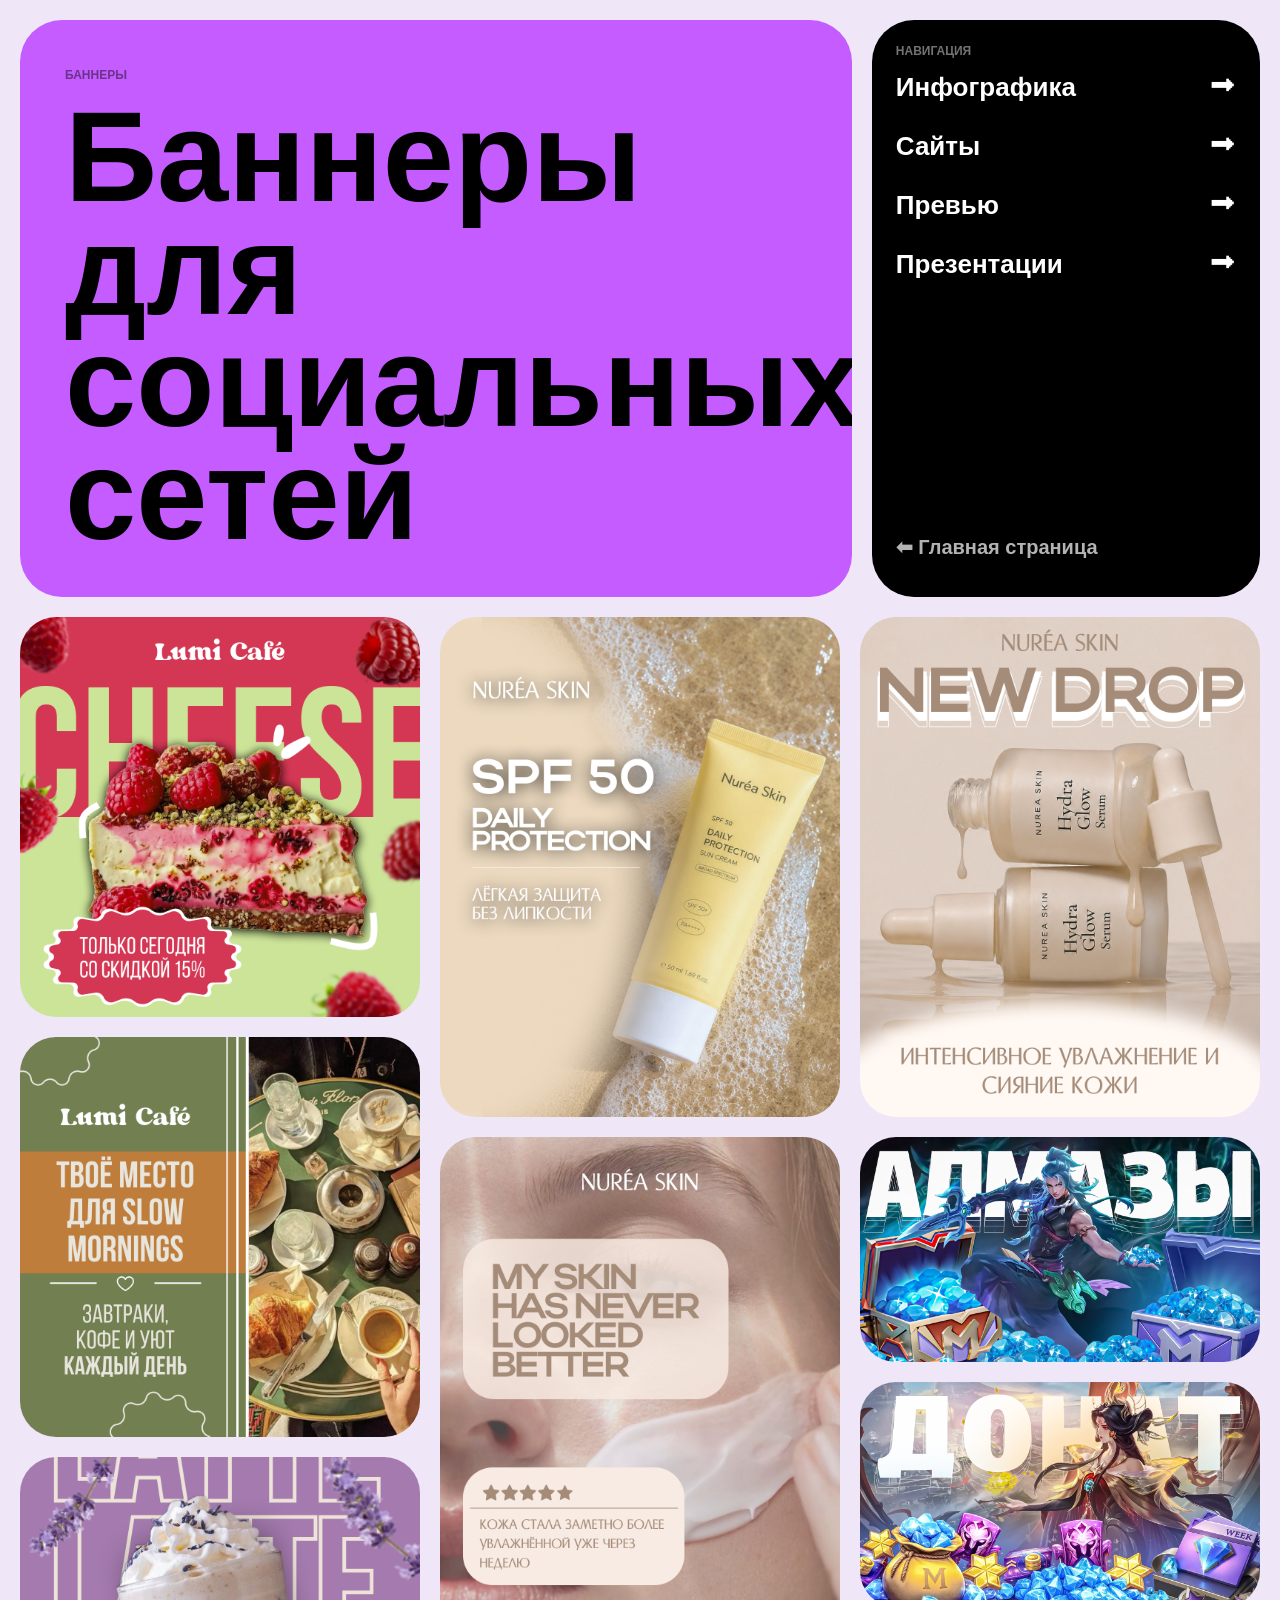
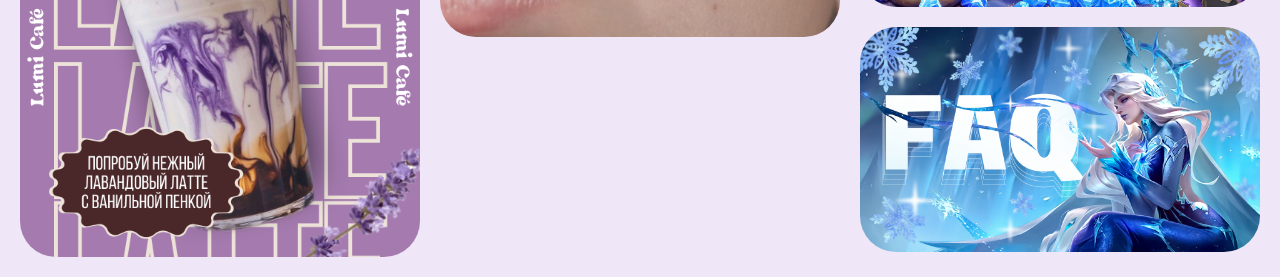
==== projects/Banners/Banners.html @ 1d99c97b "Add files via upload" ====
<!DOCTYPE html>
<html lang="ru">

<head>
  <meta charset="UTF-8" />
  <meta name="viewport" content="width=device-width, initial-scale=1.0" />

  <title>Banners for social networks</title>

  <link rel="stylesheet" href="../Banners/style.css">
</head>

<body>

  <div class="loader">

    <div class="loader-content">

      <span class="loader-label">
        ODEYALKO1
      </span>

      <h1 class="loader-title">
        DESIGN<br>
        SYSTEM
      </h1>

    </div>

  </div>

  <div class="page">

    <!-- HERO -->

    <section class="hero">
      <span data-translate="Banners" class="mini-label">Banners</span>

      <h1 data-translate="Banners_d">
        Banners for social<br>
        networks
      </h1>
    </section>


    <!-- NAVIGATION -->

    <aside class="navigation">

      <span data-translate="Navigation" class="mini-label">navigation</span>

      <a href="../Infographics/Infographics.html">
        <span data-translate="Infographics">Инфографика</span>
        <span>⮕</span>
      </a>

      <a href="../Websites/websites.html">
        <span data-translate="Websites">Сайты</span>
        <span>⮕</span>
      </a>

      <a href="../Preview/Preview.html">
        <span data-translate="Preview">Превью</span>
        <span>⮕</span>
      </a>

      <a href="../Presentations/Presentations.html">
        <span data-translate="Presentations">Презентации</span>
        <span>⮕</span>
      </a>

      <a href="../../index.html" class="back-btn">
        <span data-translate="Back">⬅ Главная страница</span>
      </a>

    </aside>


    <!-- GALLERY -->

    <section class="gallery">

      <div class="work-card">
        <img src="./img/B1.png" alt="">
      </div>

      <div class="work-card">
        <img src="./img/B2.png" alt="">
      </div>

      <div class="work-card">
        <img src="./img/B3.png" alt="">
      </div>

      <div class="work-card">
        <img src="./img/B4.png" alt="">
      </div>

      <div class="work-card">
        <img src="./img/B5.png" alt="">
      </div>

      <div class="work-card">
        <img src="./img/B6.png" alt="">
      </div>

      <div class="work-card">
        <img src="./img/B7.png" alt="">
      </div>

      <div class="work-card">
        <img src="./img/B8.png" alt="">
      </div>

      <div class="work-card">
        <img src="./img/B9.png" alt="">
      </div>

    </section>

  </div>

  <div class="fullscreen">
    <img src="" alt="">
  </div>

  <script src="../../global.js"></script>
  <script src="./gallery.js"></script>

</body>

</html>
---- projects/Banners/style.css ----
*{
  margin:0;
  padding:0;
  box-sizing:border-box;
}

body{
  background:#efe7f7;
  font-family:Inter,sans-serif;
  color:#000;
}

.page{
  padding:20px;

  display:grid;
  grid-template-columns:1.5fr 0.7fr;
  gap:20px;
}

.fullscreen{
  position:fixed;
  inset:0;

  background:rgba(0,0,0,.92);

  display:flex;
  justify-content:center;
  align-items:center;

  opacity:0;
  pointer-events:none;

  transition:.4s ease;

  z-index:99999;
}

.fullscreen.active{
  opacity:1;
  pointer-events:auto;
}

.fullscreen img{
  max-width:90%;
  max-height:90%;

  border-radius:28px;
}

/* HERO */

.hero{
  background:#c45cff;

  border-radius:42px;

  padding:45px;

  min-height:320px;

  position:relative;

  overflow:hidden;
}

.mini-label{
  font-size:12px;
  text-transform:uppercase;
  opacity:.45;
  font-weight:700;
}

.hero h1{
  font-size:clamp(60px,10vw,150px);
  line-height:.88;
  font-weight:900;

  margin-top:18px;
}

/* NAVIGATION */

.navigation{
  background:#000;
  color:white;

  border-radius:42px;

  padding:24px;

  display:flex;
  flex-direction:column;
}

.navigation a{
  color:white;
  text-decoration:none;

  font-size:26px;
  font-weight:800;

  display:flex;
  justify-content:space-between;

  padding:14px 0;

  transition:.3s;
}

.navigation a:hover{
  transform:translateX(8px);
}

.back-btn{
  margin-top:auto;

  font-size:20px !important;
  opacity:.7;
}

/* GALLERY */

.gallery{
  grid-column:1/-1;

  columns:3;
  column-gap:20px;
}

.work-card{
  background:white;

  border-radius:36px;

  overflow:hidden;

  margin-bottom:20px;

  break-inside:avoid;

  cursor:pointer;

  transition:.35s;
}

.work-card:hover{
  transform: scale(1.01);
}

.work-card img{
  width:100%;
  display:block;
}

.tall img{
  min-height:1200px;
  object-fit:cover;
}

/* MODAL */

.modal{
  position:fixed;
  inset:0;

  background:rgba(0,0,0,.9);

  display:flex;
  justify-content:center;
  align-items:center;

  opacity:0;
  pointer-events:none;

  transition:.3s;

  z-index:999;
}

.modal.active{
  opacity:1;
  pointer-events:auto;
}

.modal img{
  max-width:90%;
  max-height:90%;

  border-radius:24px;
}

/* LOADER */

.loader{
  position:fixed;
  inset:0;

  background:#c45cff;

  z-index:99998;

  display:flex;
  justify-content:center;
  align-items:center;

  transition:
    transform 1.2s cubic-bezier(.76,0,.24,1),
    opacity .8s ease;
}

.loader.hide{
  transform:translateY(-100%);
  opacity:0;
}

.loader-content{
  text-align:center;
}

.loader-label{
  display:block;

  font-size:12px;
  text-transform:uppercase;
  letter-spacing:.3em;

  margin-bottom:20px;

  opacity:.6;
}

.loader-title{
  font-size:clamp(70px,10vw,180px);

  line-height:.9;
  font-weight:900;
}

/* =========================
   TABLET
========================= */

@media (max-width: 1200px){

  .page{
    grid-template-columns:1fr;
  }

  .gallery{
    columns:2;
  }

}


/* =========================
   MOBILE
========================= */

@media (max-width: 768px){

  body{
    overflow-x:hidden;
  }

  .page{
    padding:12px;
    gap:12px;
  }

  /* HERO */

  .hero{
    border-radius:28px;
    padding:24px;

    min-height:auto;
  }

  .hero h1{
    font-size:clamp(54px,14vw,60px);
    line-height:.92;

    margin-top:14px;
  }

  .mini-label{
    font-size:10px;
  }

  /* NAVIGATION */

  .navigation{
    border-radius:28px;
    padding:20px;
  }

  .navigation a{
    font-size:20px;
    padding:12px 0;
  }

  .back-btn{
    margin-top:24px;

    font-size:16px !important;
  }

  /* GALLERY */

  .gallery{
    columns:1;
    column-gap:0;
  }

  .work-card{
    border-radius:24px;
    margin-bottom:14px;
  }

  .work-card:hover{
    transform:none;
  }

  .work-card img{
    width:100%;
    height:auto;

    display:block;
  }

  /* FULLSCREEN */

  .fullscreen img{
    width:92%;
    max-width:92%;
    max-height:82%;

    border-radius:18px;

    object-fit:contain;
  }

  /* LOADER */

  .loader-title{
    font-size:clamp(48px,16vw,90px);
  }

  .loader-label{
    font-size:10px;
  }

}


/* =========================
   SMALL PHONES
========================= */

@media (max-width: 480px){

  .hero{
    padding:20px;
  }

  .hero h1{
    font-size:44px;
  }

  .navigation a{
    font-size:18px;
  }

  .back-btn{
    font-size:15px !important;
  }

  .loader-title{
    font-size:42px;
  }

}
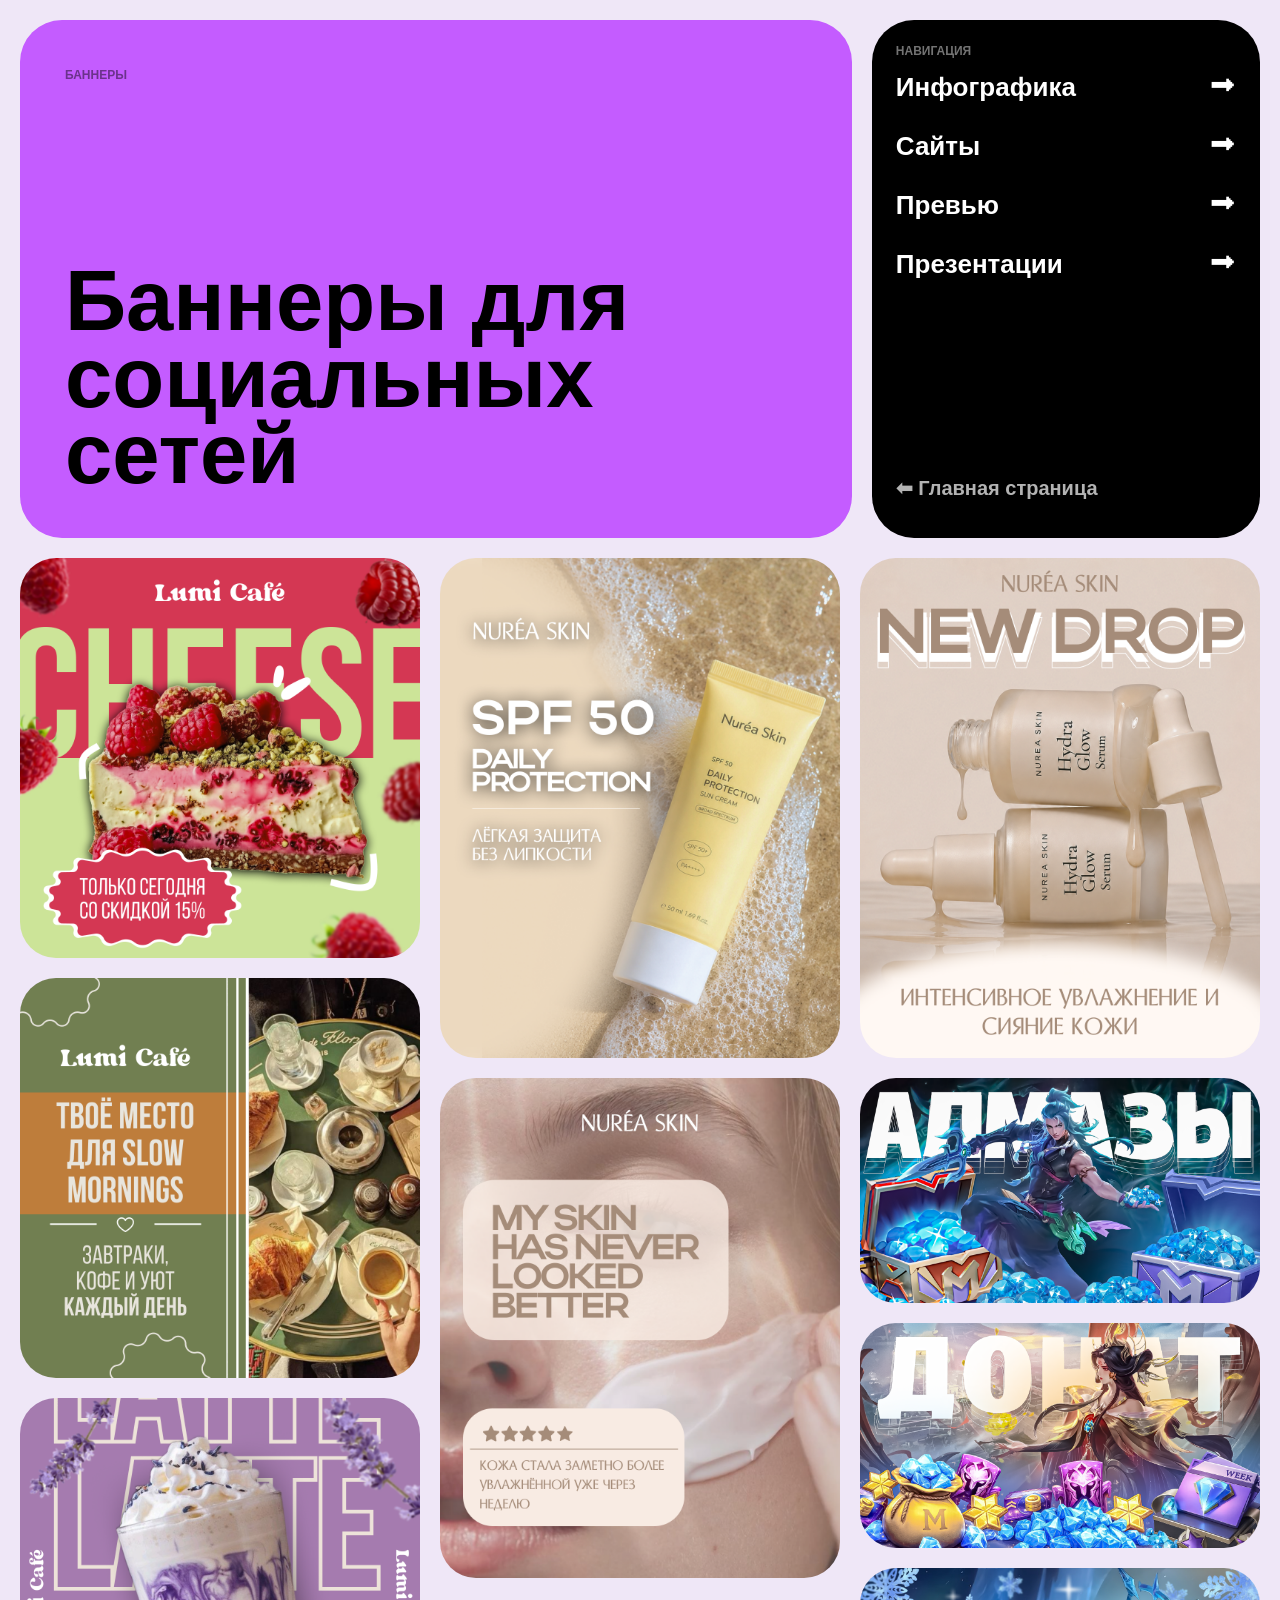
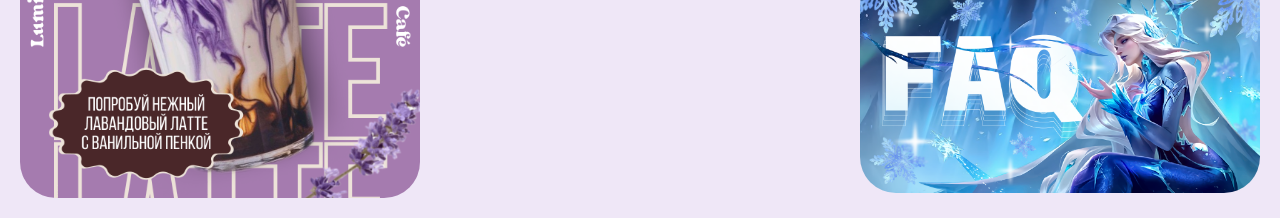
==== commit f2d6ff6e: "Update Banners.html Google analyzer" ====
--- a/projects/Banners/Banners.html
+++ b/projects/Banners/Banners.html
@@ -2,6 +2,16 @@
 <html lang="ru">
 
 <head>
+    <!-- Google tag (gtag.js) -->
+  <script async src="https://www.googletagmanager.com/gtag/js?id=G-CJKT5ZM3YB"></script>
+  <script>
+    window.dataLayer = window.dataLayer || [];
+    function gtag(){dataLayer.push(arguments);}
+    gtag('js', new Date());
+  
+    gtag('config', 'G-CJKT5ZM3YB');
+  </script>
+  
   <meta charset="UTF-8" />
   <meta name="viewport" content="width=device-width, initial-scale=1.0" />
 
@@ -129,4 +139,4 @@
 
 </body>
 
-</html>+</html>
--- a/projects/Banners/style.css
+++ b/projects/Banners/style.css
@@ -72,11 +72,11 @@
 }
 
 .hero h1{
-  font-size:clamp(60px,10vw,150px);
-  line-height:.88;
+  font-size:clamp(52px, 9vw, 85px);
+  line-height:.9;
   font-weight:900;
 
-  margin-top:18px;
+  margin-top:180px;
 }
 
 /* NAVIGATION */
@@ -381,4 +381,4 @@
     font-size:42px;
   }
 
-}+}
